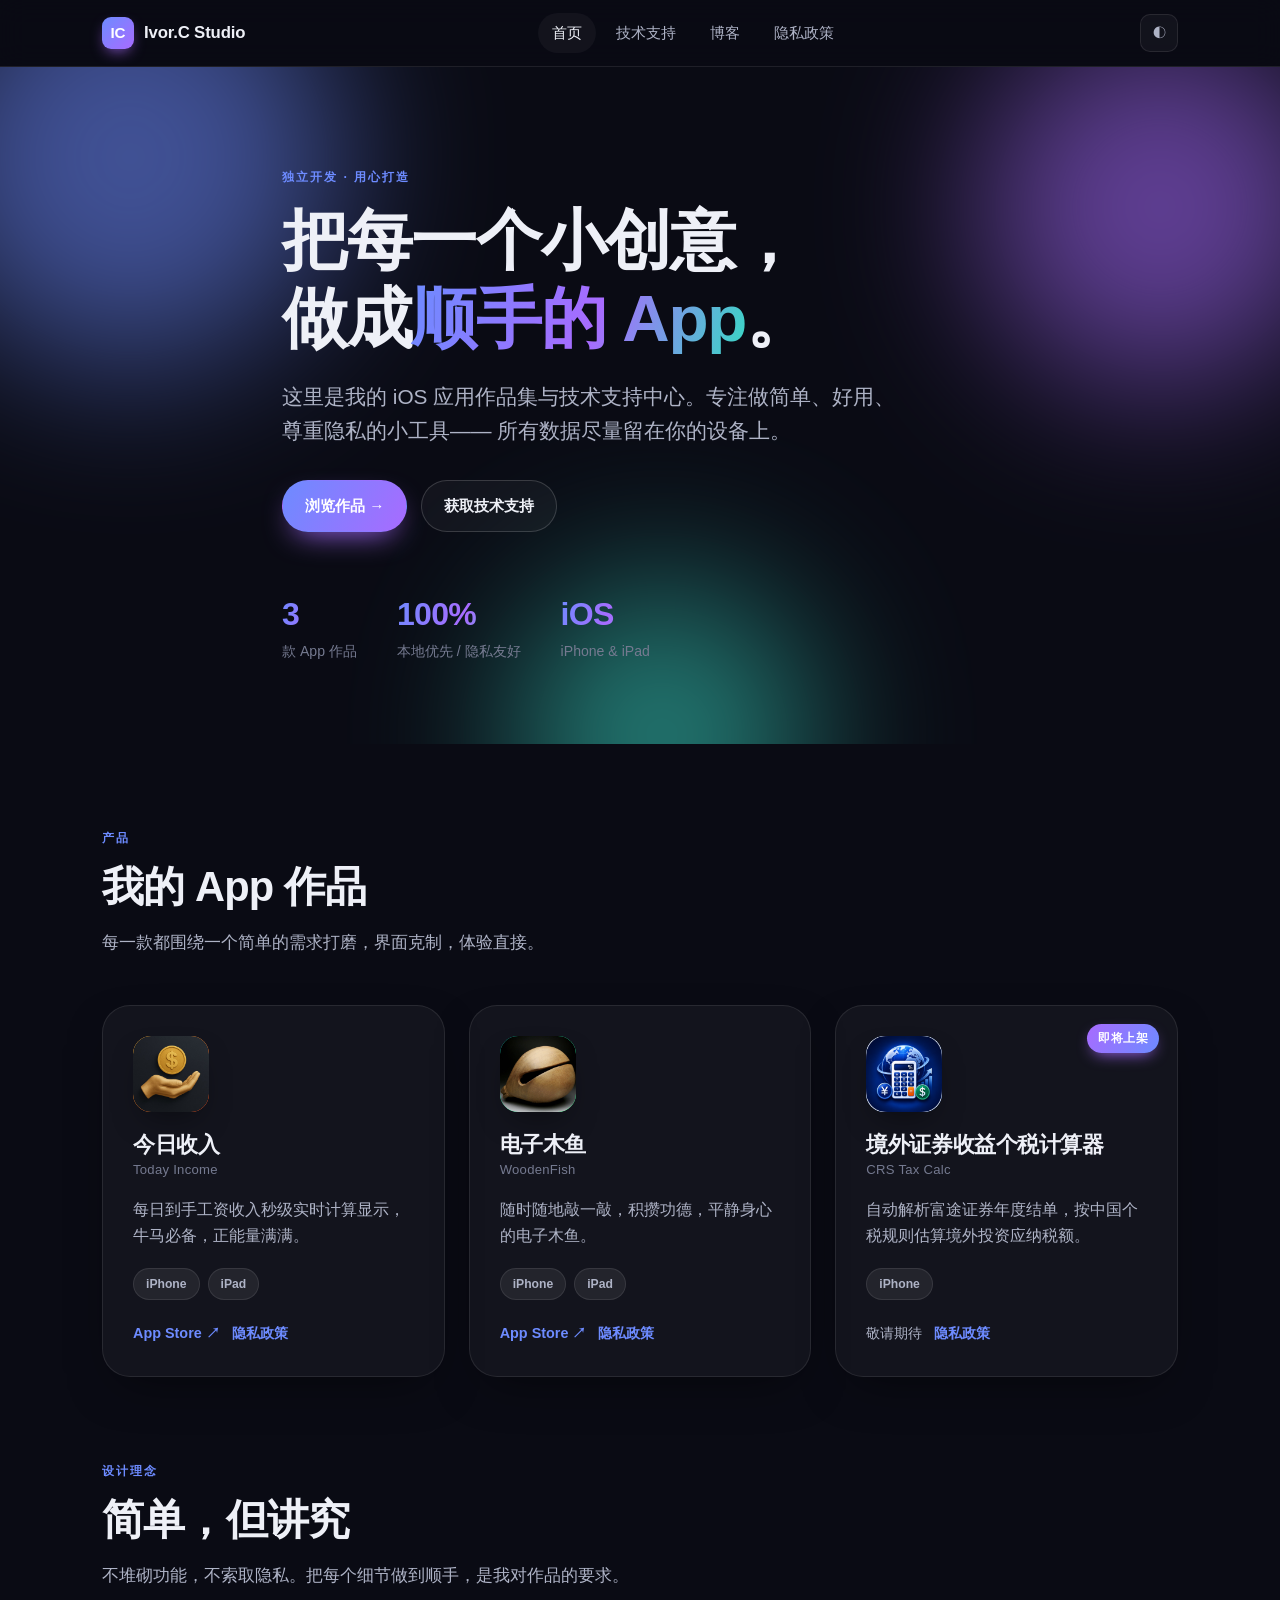
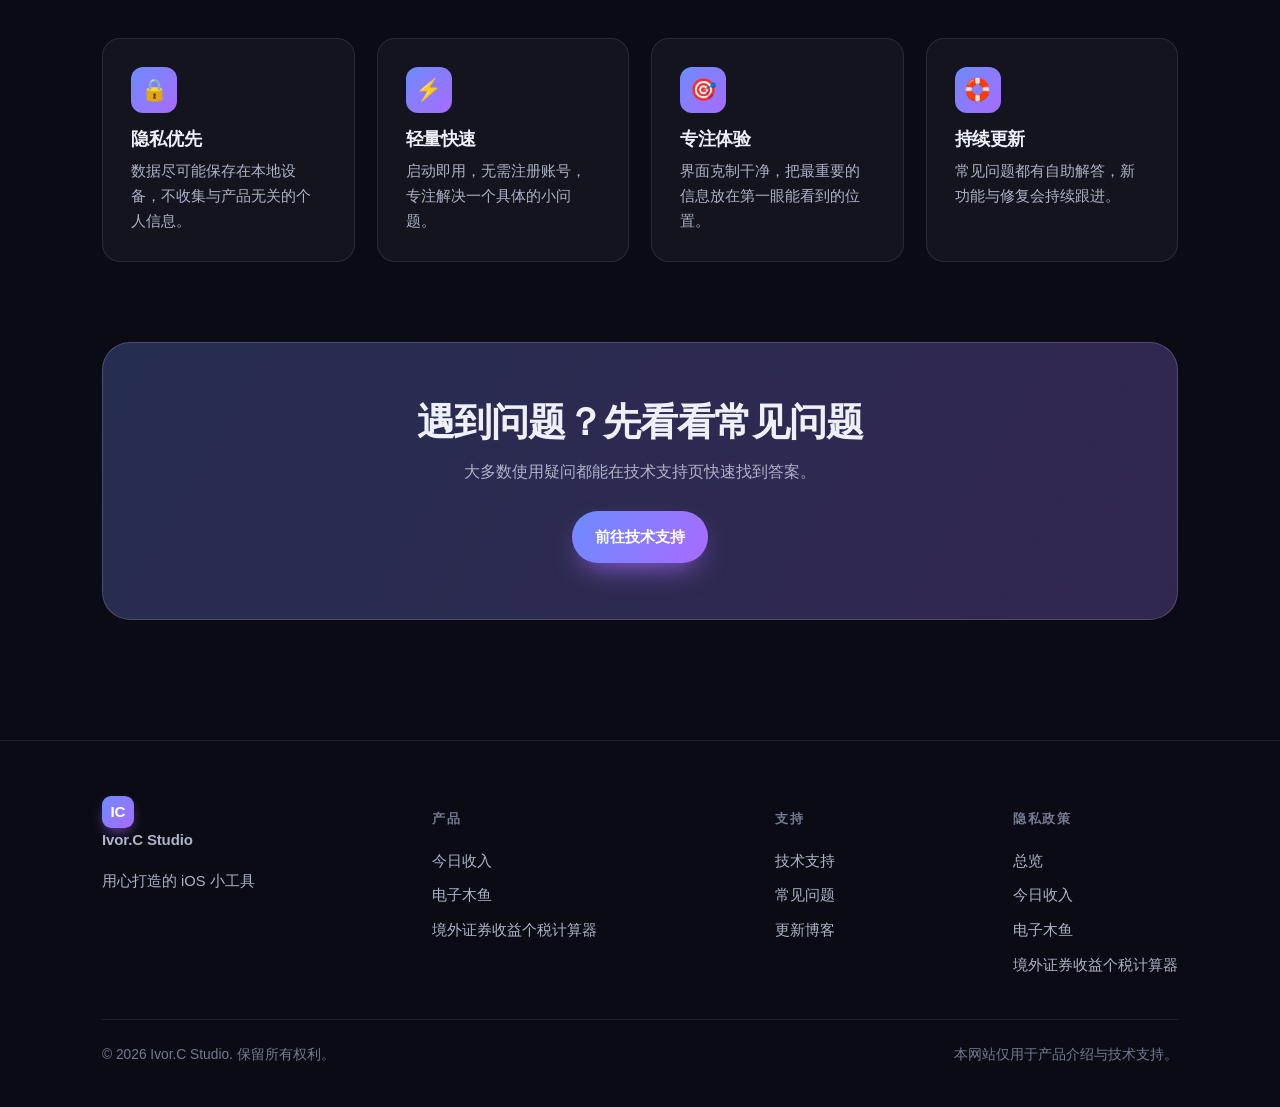
==== index.html @ 849f8457 "Add Ivor.C Studio product support site Static site (HTML/CSS/vanilla JS) serving as App Store techni" ====
<!DOCTYPE html>
<html lang="zh-CN">
<head>
  <meta charset="UTF-8" />
  <meta name="viewport" content="width=device-width, initial-scale=1.0" />
  <title>Ivor.C Studio · iOS App 作品集与技术支持</title>
  <meta name="description" content="独立开发的 iOS 小工具作品集，提供产品介绍、技术支持与隐私政策。" />
  <link rel="stylesheet" href="css/styles.css" />
</head>
<body data-page="home">
  <div id="site-header"></div>

  <!-- HERO -->
  <section class="hero">
    <div class="hero-blob b1"></div>
    <div class="hero-blob b2"></div>
    <div class="hero-blob b3"></div>
    <div class="container hero-inner">
      <span class="eyebrow">独立开发 · 用心打造</span>
      <h1>把每一个小创意，<br />做成<span class="gradient-text">顺手的 App</span>。</h1>
      <p class="lead">
        这里是我的 iOS 应用作品集与技术支持中心。专注做简单、好用、尊重隐私的小工具——
        所有数据尽量留在你的设备上。
      </p>
      <div class="hero-actions">
        <a class="btn btn-primary" href="#products">浏览作品 →</a>
        <a class="btn btn-ghost" href="support.html">获取技术支持</a>
      </div>
      <div class="hero-stats">
        <div class="stat"><div class="num gradient-text">3</div><div class="label">款 App 作品</div></div>
        <div class="stat"><div class="num gradient-text">100%</div><div class="label">本地优先 / 隐私友好</div></div>
        <div class="stat"><div class="num gradient-text">iOS</div><div class="label">iPhone & iPad</div></div>
      </div>
    </div>
  </section>

  <!-- PRODUCTS -->
  <section class="section" id="products">
    <div class="container">
      <div class="section-head reveal">
        <span class="eyebrow">产品</span>
        <h2>我的 App 作品</h2>
        <p>每一款都围绕一个简单的需求打磨，界面克制，体验直接。</p>
      </div>
      <div class="product-grid" id="product-grid"></div>
    </div>
  </section>

  <!-- WHY / FEATURES -->
  <section class="section" style="padding-top:0">
    <div class="container">
      <div class="section-head reveal">
        <span class="eyebrow">设计理念</span>
        <h2>简单，但讲究</h2>
        <p>不堆砌功能，不索取隐私。把每个细节做到顺手，是我对作品的要求。</p>
      </div>
      <div class="feature-grid">
        <div class="feature reveal">
          <div class="f-icon">🔒</div>
          <h3>隐私优先</h3>
          <p>数据尽可能保存在本地设备，不收集与产品无关的个人信息。</p>
        </div>
        <div class="feature reveal">
          <div class="f-icon">⚡️</div>
          <h3>轻量快速</h3>
          <p>启动即用，无需注册账号，专注解决一个具体的小问题。</p>
        </div>
        <div class="feature reveal">
          <div class="f-icon">🎯</div>
          <h3>专注体验</h3>
          <p>界面克制干净，把最重要的信息放在第一眼能看到的位置。</p>
        </div>
        <div class="feature reveal">
          <div class="f-icon">🛟</div>
          <h3>持续更新</h3>
          <p>常见问题都有自助解答，新功能与修复会持续跟进。</p>
        </div>
      </div>
    </div>
  </section>

  <!-- CTA -->
  <section class="section" style="padding-top:0">
    <div class="container">
      <div class="cta-band reveal">
        <h2>遇到问题？先看看常见问题</h2>
        <p>大多数使用疑问都能在技术支持页快速找到答案。</p>
        <a class="btn btn-primary" href="support.html">前往技术支持</a>
      </div>
    </div>
  </section>

  <div id="site-footer"></div>
  <script src="js/main.js"></script>
</body>
</html>
---- css/styles.css ----
/* ============================================================
   Design System — tokens
   ============================================================ */
:root {
  /* Brand accents */
  --accent: #6d8bff;
  --accent-2: #a86bff;
  --accent-3: #38d9c4;

  /* Surfaces (dark theme) */
  --bg: #0a0b14;
  --bg-soft: #11131f;
  --surface: rgba(255, 255, 255, 0.04);
  --surface-strong: rgba(255, 255, 255, 0.07);
  --border: rgba(255, 255, 255, 0.09);
  --border-strong: rgba(255, 255, 255, 0.16);

  /* Text */
  --text: #eef0f7;
  --text-soft: #aeb3c6;
  --text-faint: #757a90;

  /* Layout */
  --maxw: 1120px;
  --radius: 18px;
  --radius-lg: 28px;
  --shadow: 0 18px 50px -20px rgba(0, 0, 0, 0.6);

  --font-sans: -apple-system, BlinkMacSystemFont, "Segoe UI", "PingFang SC",
    "Hiragino Sans GB", "Microsoft YaHei", Roboto, Helvetica, Arial, sans-serif;
}

[data-theme="light"] {
  --bg: #f6f7fb;
  --bg-soft: #ffffff;
  --surface: rgba(15, 18, 40, 0.03);
  --surface-strong: rgba(15, 18, 40, 0.05);
  --border: rgba(15, 18, 40, 0.1);
  --border-strong: rgba(15, 18, 40, 0.18);
  --text: #14172a;
  --text-soft: #4a4f63;
  --text-faint: #82869a;
  --shadow: 0 18px 50px -24px rgba(20, 23, 42, 0.28);
}

/* ============================================================
   Reset / base
   ============================================================ */
*,
*::before,
*::after { box-sizing: border-box; }

html { scroll-behavior: smooth; -webkit-text-size-adjust: 100%; }

body {
  margin: 0;
  font-family: var(--font-sans);
  background: var(--bg);
  color: var(--text);
  line-height: 1.65;
  -webkit-font-smoothing: antialiased;
  text-rendering: optimizeLegibility;
  overflow-x: hidden;
}

a { color: inherit; text-decoration: none; }
img { max-width: 100%; display: block; }
ul { margin: 0; padding: 0; list-style: none; }

h1, h2, h3 { line-height: 1.2; letter-spacing: -0.02em; margin: 0; }

.container {
  width: 100%;
  max-width: var(--maxw);
  margin-inline: auto;
  padding-inline: 22px;
}

.eyebrow {
  display: inline-block;
  font-size: 0.78rem;
  font-weight: 600;
  letter-spacing: 0.16em;
  text-transform: uppercase;
  color: var(--accent);
  margin-bottom: 14px;
}

.muted { color: var(--text-soft); }

.gradient-text {
  background: linear-gradient(110deg, var(--accent), var(--accent-2) 55%, var(--accent-3));
  -webkit-background-clip: text;
  background-clip: text;
  -webkit-text-fill-color: transparent;
}

/* ============================================================
   Buttons
   ============================================================ */
.btn {
  display: inline-flex;
  align-items: center;
  gap: 8px;
  padding: 12px 22px;
  border-radius: 999px;
  font-weight: 600;
  font-size: 0.95rem;
  border: 1px solid transparent;
  cursor: pointer;
  transition: transform 0.18s ease, box-shadow 0.18s ease, background 0.18s ease,
    border-color 0.18s ease;
}
.btn:active { transform: translateY(1px); }

.btn-primary {
  color: #fff;
  background: linear-gradient(120deg, var(--accent), var(--accent-2));
  box-shadow: 0 12px 30px -12px var(--accent-2);
}
.btn-primary:hover { transform: translateY(-2px); box-shadow: 0 16px 36px -12px var(--accent-2); }

.btn-ghost {
  color: var(--text);
  background: var(--surface);
  border-color: var(--border-strong);
}
.btn-ghost:hover { background: var(--surface-strong); border-color: var(--accent); }

/* ============================================================
   Header / nav
   ============================================================ */
.site-header {
  position: sticky;
  top: 0;
  z-index: 50;
  backdrop-filter: blur(14px);
  -webkit-backdrop-filter: blur(14px);
  background: color-mix(in srgb, var(--bg) 72%, transparent);
  border-bottom: 1px solid var(--border);
}
.nav {
  display: flex;
  align-items: center;
  justify-content: space-between;
  height: 66px;
}
.brand {
  display: flex;
  align-items: center;
  gap: 10px;
  font-weight: 700;
  font-size: 1.05rem;
  letter-spacing: -0.01em;
}
.brand-mark {
  width: 32px;
  height: 32px;
  border-radius: 9px;
  background: linear-gradient(135deg, var(--accent), var(--accent-2));
  display: grid;
  place-items: center;
  color: #fff;
  font-weight: 800;
  font-size: 0.95rem;
  box-shadow: 0 6px 16px -6px var(--accent-2);
}
.nav-links {
  display: flex;
  align-items: center;
  gap: 6px;
}
.nav-links a {
  padding: 8px 14px;
  border-radius: 999px;
  color: var(--text-soft);
  font-size: 0.92rem;
  font-weight: 500;
  transition: color 0.15s ease, background 0.15s ease;
}
.nav-links a:hover,
.nav-links a.active { color: var(--text); background: var(--surface); }

.nav-actions { display: flex; align-items: center; gap: 10px; }

.icon-btn {
  width: 38px;
  height: 38px;
  display: grid;
  place-items: center;
  border-radius: 10px;
  background: var(--surface);
  border: 1px solid var(--border);
  color: var(--text-soft);
  cursor: pointer;
  transition: color 0.15s ease, border-color 0.15s ease;
}
.icon-btn:hover { color: var(--text); border-color: var(--border-strong); }

.nav-toggle { display: none; }

/* ============================================================
   Hero
   ============================================================ */
.hero {
  position: relative;
  padding: 96px 0 80px;
  overflow: hidden;
}
.hero-blob {
  position: absolute;
  border-radius: 50%;
  filter: blur(80px);
  opacity: 0.55;
  z-index: 0;
  animation: float 14s ease-in-out infinite;
}
.hero-blob.b1 { width: 420px; height: 420px; background: var(--accent); top: -120px; left: -80px; }
.hero-blob.b2 { width: 360px; height: 360px; background: var(--accent-2); top: -40px; right: -60px; animation-delay: -4s; }
.hero-blob.b3 { width: 300px; height: 300px; background: var(--accent-3); bottom: -140px; left: 40%; animation-delay: -8s; }

@keyframes float {
  0%, 100% { transform: translate(0, 0) scale(1); }
  50% { transform: translate(20px, -24px) scale(1.08); }
}

.hero-inner { position: relative; z-index: 1; max-width: 760px; }
.hero h1 {
  font-size: clamp(2.4rem, 6vw, 4.1rem);
  font-weight: 800;
  margin-bottom: 20px;
}
.hero p.lead {
  font-size: clamp(1.05rem, 2.4vw, 1.3rem);
  color: var(--text-soft);
  max-width: 620px;
  margin-bottom: 32px;
}
.hero-actions { display: flex; flex-wrap: wrap; gap: 14px; }

.hero-stats {
  display: flex;
  flex-wrap: wrap;
  gap: 40px;
  margin-top: 56px;
  position: relative;
  z-index: 1;
}
.stat .num { font-size: 2rem; font-weight: 800; letter-spacing: -0.02em; }
.stat .label { color: var(--text-faint); font-size: 0.88rem; }

/* ============================================================
   Sections
   ============================================================ */
.section { padding: 80px 0; }
.section-head { max-width: 640px; margin-bottom: 48px; }
.section-head h2 { font-size: clamp(1.8rem, 4vw, 2.6rem); font-weight: 800; margin-bottom: 14px; }
.section-head p { color: var(--text-soft); font-size: 1.05rem; }

/* ============================================================
   Product cards
   ============================================================ */
.product-grid {
  display: grid;
  grid-template-columns: repeat(auto-fit, minmax(300px, 1fr));
  gap: 24px;
}
.product-card {
  position: relative;
  padding: 30px;
  border-radius: var(--radius-lg);
  background: var(--surface);
  border: 1px solid var(--border);
  box-shadow: var(--shadow);
  overflow: hidden;
  transition: transform 0.25s ease, border-color 0.25s ease;
}
.product-card::before {
  content: "";
  position: absolute;
  inset: 0;
  background: radial-gradient(600px circle at var(--mx, 50%) var(--my, 0%),
    color-mix(in srgb, var(--accent) 16%, transparent), transparent 45%);
  opacity: 0;
  transition: opacity 0.3s ease;
  pointer-events: none;
}
.product-card:hover { transform: translateY(-6px); border-color: var(--border-strong); }
.product-card:hover::before { opacity: 1; }

.app-icon {
  width: 76px;
  height: 76px;
  border-radius: 18px;
  display: grid;
  place-items: center;
  font-size: 2.1rem;
  color: #fff;
  margin-bottom: 20px;
  overflow: hidden;
  box-shadow: 0 14px 30px -12px rgba(0, 0, 0, 0.5);
}
.app-icon img {
  width: 100%;
  height: 100%;
  object-fit: cover;
  border-radius: inherit;
  display: block;
}
.product-card h3 { font-size: 1.35rem; font-weight: 700; margin-bottom: 2px; }
.product-card .en-sub {
  color: var(--text-faint);
  font-size: 0.82rem;
  font-weight: 500;
  letter-spacing: 0.02em;
  margin: 0 0 12px;
}
.product-card .tagline { color: var(--text-soft); margin-bottom: 18px; min-height: 48px; }

.badge-soon {
  position: absolute;
  top: 18px;
  right: 18px;
  z-index: 2;
  font-size: 0.72rem;
  font-weight: 700;
  letter-spacing: 0.04em;
  padding: 5px 11px;
  border-radius: 999px;
  color: #fff;
  background: linear-gradient(120deg, var(--accent-2), var(--accent));
  box-shadow: 0 6px 16px -6px var(--accent-2);
}

.platforms { display: flex; gap: 8px; flex-wrap: wrap; margin-bottom: 22px; }
.pill {
  font-size: 0.76rem;
  font-weight: 600;
  padding: 5px 12px;
  border-radius: 999px;
  background: var(--surface-strong);
  border: 1px solid var(--border);
  color: var(--text-soft);
}
.product-links { display: flex; gap: 12px; align-items: center; }
.product-links a { font-size: 0.9rem; font-weight: 600; color: var(--accent); }
.product-links a:hover { text-decoration: underline; }

/* ============================================================
   Feature grid
   ============================================================ */
.feature-grid {
  display: grid;
  grid-template-columns: repeat(auto-fit, minmax(250px, 1fr));
  gap: 22px;
}
.feature {
  padding: 28px;
  border-radius: var(--radius);
  background: var(--surface);
  border: 1px solid var(--border);
}
.feature .f-icon {
  width: 46px;
  height: 46px;
  border-radius: 12px;
  display: grid;
  place-items: center;
  font-size: 1.35rem;
  background: linear-gradient(135deg, var(--accent), var(--accent-2));
  color: #fff;
  margin-bottom: 16px;
}
.feature h3 { font-size: 1.1rem; margin-bottom: 8px; }
.feature p { color: var(--text-soft); font-size: 0.95rem; margin: 0; }

/* ============================================================
   FAQ / accordion
   ============================================================ */
.faq-list { display: grid; gap: 14px; max-width: 820px; }
.faq-item {
  border: 1px solid var(--border);
  border-radius: var(--radius);
  background: var(--surface);
  overflow: hidden;
}
.faq-q {
  width: 100%;
  text-align: left;
  background: none;
  border: none;
  color: var(--text);
  font-size: 1.02rem;
  font-weight: 600;
  padding: 20px 22px;
  cursor: pointer;
  display: flex;
  justify-content: space-between;
  align-items: center;
  gap: 16px;
  font-family: inherit;
}
.faq-q .chevron { transition: transform 0.25s ease; color: var(--text-faint); }
.faq-item.open .chevron { transform: rotate(180deg); }
.faq-a {
  max-height: 0;
  overflow: hidden;
  transition: max-height 0.3s ease;
  color: var(--text-soft);
}
.faq-a-inner { padding: 0 22px 22px; }
.faq-a a { color: var(--accent); }

/* ============================================================
   Contact / support cards
   ============================================================ */
.support-grid {
  display: grid;
  grid-template-columns: repeat(auto-fit, minmax(260px, 1fr));
  gap: 22px;
  margin-bottom: 56px;
}
.support-card {
  padding: 30px;
  border-radius: var(--radius);
  background: var(--surface);
  border: 1px solid var(--border);
  text-align: center;
}
.support-card .f-icon {
  width: 52px; height: 52px; margin: 0 auto 16px;
  border-radius: 14px; display: grid; place-items: center;
  font-size: 1.5rem; color: #fff;
  background: linear-gradient(135deg, var(--accent), var(--accent-2));
}
.support-card h3 { margin-bottom: 8px; }
.support-card p { color: var(--text-soft); margin: 0 0 16px; font-size: 0.95rem; }

/* ============================================================
   Blog
   ============================================================ */
.post-grid {
  display: grid;
  grid-template-columns: repeat(auto-fill, minmax(300px, 1fr));
  gap: 24px;
}
.post-card {
  display: flex;
  flex-direction: column;
  padding: 26px;
  border-radius: var(--radius);
  background: var(--surface);
  border: 1px solid var(--border);
  transition: transform 0.2s ease, border-color 0.2s ease;
}
.post-card:hover { transform: translateY(-4px); border-color: var(--border-strong); }
.post-card .date { font-size: 0.82rem; color: var(--text-faint); margin-bottom: 10px; }
.post-card h3 { font-size: 1.2rem; margin-bottom: 10px; }
.post-card p { color: var(--text-soft); font-size: 0.94rem; flex: 1; margin: 0 0 16px; }
.post-card .read { color: var(--accent); font-weight: 600; font-size: 0.9rem; }
.tag {
  display: inline-block;
  font-size: 0.74rem;
  font-weight: 600;
  padding: 3px 10px;
  border-radius: 999px;
  background: color-mix(in srgb, var(--accent) 16%, transparent);
  color: var(--accent);
  margin-bottom: 14px;
  align-self: flex-start;
}

/* Article body */
.article { max-width: 760px; margin-inline: auto; padding: 60px 0; }
.article-head { margin-bottom: 40px; }
.article-head h1 { font-size: clamp(2rem, 5vw, 3rem); font-weight: 800; margin-bottom: 16px; }
.article-meta { color: var(--text-faint); font-size: 0.9rem; }
.prose { font-size: 1.06rem; color: var(--text); }
.prose h2 { font-size: 1.5rem; margin: 40px 0 14px; }
.prose h3 { font-size: 1.2rem; margin: 28px 0 10px; }
.prose p { margin: 0 0 18px; color: var(--text-soft); }
.prose ul { padding-left: 1.2em; list-style: disc; margin: 0 0 18px; color: var(--text-soft); }
.prose ol { padding-left: 1.3em; list-style: decimal; margin: 0 0 18px; color: var(--text-soft); }
.prose li { margin-bottom: 8px; }
.prose a { color: var(--accent); }
.prose strong { color: var(--text); }
.prose code {
  background: var(--surface-strong);
  padding: 2px 7px;
  border-radius: 6px;
  font-size: 0.92em;
}

/* ============================================================
   Privacy pages
   ============================================================ */
.policy-nav {
  display: flex;
  flex-wrap: wrap;
  gap: 10px;
  margin-bottom: 40px;
}
.policy-nav a {
  padding: 9px 16px;
  border-radius: 999px;
  border: 1px solid var(--border);
  background: var(--surface);
  font-size: 0.9rem;
  font-weight: 600;
  color: var(--text-soft);
  transition: color 0.15s ease, border-color 0.15s ease;
}
.policy-nav a:hover, .policy-nav a.active { color: var(--text); border-color: var(--accent); }
.policy-nav .nav-badge {
  font-size: 0.68rem;
  font-weight: 700;
  color: var(--accent);
}

/* Privacy top bar with language switch */
.policy-top {
  display: flex;
  align-items: center;
  justify-content: space-between;
  gap: 16px;
  margin-top: 40px;
  margin-bottom: 24px;
}
.lang-switch {
  display: inline-flex;
  padding: 4px;
  border-radius: 999px;
  background: var(--surface);
  border: 1px solid var(--border);
  gap: 2px;
}
.lang-switch a,
.lang-switch button {
  display: inline-block;
  border: none;
  background: none;
  color: var(--text-soft);
  font-family: inherit;
  font-size: 0.86rem;
  font-weight: 600;
  line-height: 1;
  padding: 7px 16px;
  border-radius: 999px;
  cursor: pointer;
  text-decoration: none;
  transition: color 0.15s ease, background 0.15s ease;
}
.lang-switch a.on,
.lang-switch button.on {
  color: #fff;
  background: linear-gradient(120deg, var(--accent), var(--accent-2));
}
.lang-switch a:not(.on):hover,
.lang-switch button:not(.on):hover { color: var(--text); }

.meta-badge {
  color: var(--accent);
  font-weight: 600;
}
.lead-muted {
  font-size: 1.08rem;
  color: var(--text-soft);
}
.policy-section { margin-bottom: 8px; }
.policy-section h2 { scroll-margin-top: 90px; }

/* ============================================================
   CTA band
   ============================================================ */
.cta-band {
  position: relative;
  border-radius: var(--radius-lg);
  padding: 56px 40px;
  text-align: center;
  overflow: hidden;
  background: linear-gradient(120deg,
    color-mix(in srgb, var(--accent) 22%, var(--bg-soft)),
    color-mix(in srgb, var(--accent-2) 22%, var(--bg-soft)));
  border: 1px solid var(--border-strong);
}
.cta-band h2 { font-size: clamp(1.6rem, 4vw, 2.4rem); margin-bottom: 14px; }
.cta-band p { color: var(--text-soft); max-width: 540px; margin: 0 auto 26px; }

/* ============================================================
   Footer
   ============================================================ */
.site-footer {
  border-top: 1px solid var(--border);
  padding: 50px 0 40px;
  margin-top: 40px;
}
.footer-grid {
  display: flex;
  flex-wrap: wrap;
  justify-content: space-between;
  gap: 30px;
  margin-bottom: 36px;
}
.footer-col h4 {
  font-size: 0.82rem;
  text-transform: uppercase;
  letter-spacing: 0.12em;
  color: var(--text-faint);
  margin-bottom: 14px;
}
.footer-col a {
  display: block;
  color: var(--text-soft);
  font-size: 0.94rem;
  padding: 5px 0;
  transition: color 0.15s ease;
}
.footer-col a:hover { color: var(--text); }
.footer-bottom {
  display: flex;
  flex-wrap: wrap;
  justify-content: space-between;
  gap: 12px;
  padding-top: 24px;
  border-top: 1px solid var(--border);
  color: var(--text-faint);
  font-size: 0.86rem;
}

/* ============================================================
   Scroll reveal
   ============================================================ */
.reveal { opacity: 0; transform: translateY(24px); transition: opacity 0.6s ease, transform 0.6s ease; }
.reveal.in { opacity: 1; transform: none; }

/* ============================================================
   Responsive
   ============================================================ */
@media (max-width: 760px) {
  .nav-links {
    position: fixed;
    inset: 66px 0 auto 0;
    flex-direction: column;
    align-items: stretch;
    gap: 4px;
    padding: 16px 22px 24px;
    background: var(--bg-soft);
    border-bottom: 1px solid var(--border);
    transform: translateY(-120%);
    transition: transform 0.28s ease;
  }
  .nav-links.open { transform: translateY(0); }
  .nav-links a { padding: 12px 14px; }
  .nav-toggle { display: grid; }
  .hero-stats { gap: 28px; }
  .footer-grid { flex-direction: column; gap: 24px; }
}

@media (prefers-reduced-motion: reduce) {
  *, *::before, *::after { animation: none !important; transition: none !important; scroll-behavior: auto; }
  .reveal { opacity: 1; transform: none; }
}
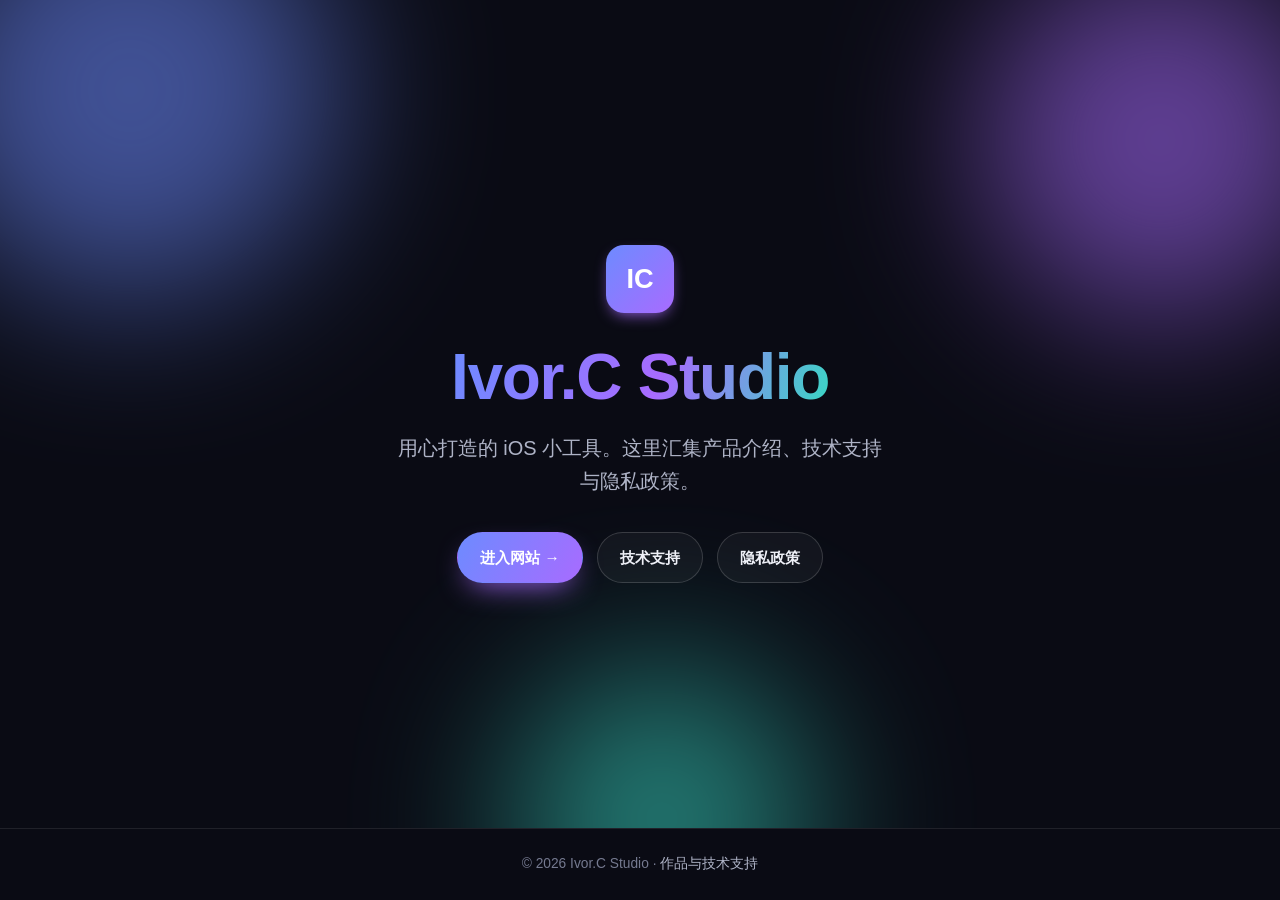
==== commit ad6deb75: "Restructure into user site: move blog to /web-blog, add root landing - Move the product/support site" ====
--- a/index.html
+++ b/index.html
@@ -3,94 +3,63 @@
 <head>
   <meta charset="UTF-8" />
   <meta name="viewport" content="width=device-width, initial-scale=1.0" />
-  <title>Ivor.C Studio · iOS App 作品集与技术支持</title>
-  <meta name="description" content="独立开发的 iOS 小工具作品集，提供产品介绍、技术支持与隐私政策。" />
-  <link rel="stylesheet" href="css/styles.css" />
+  <title>Ivor.C Studio</title>
+  <meta name="description" content="Ivor.C Studio — 用心打造的 iOS 小工具。产品介绍、技术支持与隐私政策。" />
+  <link rel="icon" type="image/svg+xml" href="web-blog/assets/favicon.svg" />
+  <link rel="stylesheet" href="web-blog/css/styles.css" />
+  <style>
+    body { min-height: 100vh; display: flex; flex-direction: column; }
+    .splash {
+      position: relative;
+      flex: 1;
+      display: grid;
+      place-items: center;
+      text-align: center;
+      overflow: hidden;
+      padding: 40px 22px;
+    }
+    .splash-inner { position: relative; z-index: 1; max-width: 640px; }
+    .splash .brand-mark {
+      width: 68px; height: 68px; border-radius: 18px;
+      margin: 0 auto 26px; font-size: 1.7rem;
+    }
+    .splash h1 { font-size: clamp(2.4rem, 7vw, 4rem); font-weight: 800; margin-bottom: 16px; }
+    .splash p.lead {
+      font-size: clamp(1.05rem, 2.6vw, 1.25rem);
+      color: var(--text-soft);
+      margin: 0 auto 34px;
+      max-width: 500px;
+    }
+    .splash-actions { display: flex; flex-wrap: wrap; gap: 14px; justify-content: center; }
+    .splash-foot {
+      position: relative; z-index: 1;
+      padding: 24px; text-align: center;
+      color: var(--text-faint); font-size: 0.86rem;
+      border-top: 1px solid var(--border);
+    }
+    .splash-foot a { color: var(--text-soft); }
+    .splash-foot a:hover { color: var(--text); }
+  </style>
 </head>
-<body data-page="home">
-  <div id="site-header"></div>
-
-  <!-- HERO -->
-  <section class="hero">
+<body>
+  <main class="splash">
     <div class="hero-blob b1"></div>
     <div class="hero-blob b2"></div>
     <div class="hero-blob b3"></div>
-    <div class="container hero-inner">
-      <span class="eyebrow">独立开发 · 用心打造</span>
-      <h1>把每一个小创意，<br />做成<span class="gradient-text">顺手的 App</span>。</h1>
-      <p class="lead">
-        这里是我的 iOS 应用作品集与技术支持中心。专注做简单、好用、尊重隐私的小工具——
-        所有数据尽量留在你的设备上。
-      </p>
-      <div class="hero-actions">
-        <a class="btn btn-primary" href="#products">浏览作品 →</a>
-        <a class="btn btn-ghost" href="support.html">获取技术支持</a>
-      </div>
-      <div class="hero-stats">
-        <div class="stat"><div class="num gradient-text">3</div><div class="label">款 App 作品</div></div>
-        <div class="stat"><div class="num gradient-text">100%</div><div class="label">本地优先 / 隐私友好</div></div>
-        <div class="stat"><div class="num gradient-text">iOS</div><div class="label">iPhone & iPad</div></div>
+    <div class="splash-inner">
+      <div class="brand-mark">IC</div>
+      <h1><span class="gradient-text">Ivor.C Studio</span></h1>
+      <p class="lead">用心打造的 iOS 小工具。这里汇集产品介绍、技术支持与隐私政策。</p>
+      <div class="splash-actions">
+        <a class="btn btn-primary" href="web-blog/">进入网站 →</a>
+        <a class="btn btn-ghost" href="web-blog/support.html">技术支持</a>
+        <a class="btn btn-ghost" href="web-blog/privacy/index.html">隐私政策</a>
       </div>
     </div>
-  </section>
-
-  <!-- PRODUCTS -->
-  <section class="section" id="products">
-    <div class="container">
-      <div class="section-head reveal">
-        <span class="eyebrow">产品</span>
-        <h2>我的 App 作品</h2>
-        <p>每一款都围绕一个简单的需求打磨，界面克制，体验直接。</p>
-      </div>
-      <div class="product-grid" id="product-grid"></div>
-    </div>
-  </section>
-
-  <!-- WHY / FEATURES -->
-  <section class="section" style="padding-top:0">
-    <div class="container">
-      <div class="section-head reveal">
-        <span class="eyebrow">设计理念</span>
-        <h2>简单，但讲究</h2>
-        <p>不堆砌功能，不索取隐私。把每个细节做到顺手，是我对作品的要求。</p>
-      </div>
-      <div class="feature-grid">
-        <div class="feature reveal">
-          <div class="f-icon">🔒</div>
-          <h3>隐私优先</h3>
-          <p>数据尽可能保存在本地设备，不收集与产品无关的个人信息。</p>
-        </div>
-        <div class="feature reveal">
-          <div class="f-icon">⚡️</div>
-          <h3>轻量快速</h3>
-          <p>启动即用，无需注册账号，专注解决一个具体的小问题。</p>
-        </div>
-        <div class="feature reveal">
-          <div class="f-icon">🎯</div>
-          <h3>专注体验</h3>
-          <p>界面克制干净，把最重要的信息放在第一眼能看到的位置。</p>
-        </div>
-        <div class="feature reveal">
-          <div class="f-icon">🛟</div>
-          <h3>持续更新</h3>
-          <p>常见问题都有自助解答，新功能与修复会持续跟进。</p>
-        </div>
-      </div>
-    </div>
-  </section>
-
-  <!-- CTA -->
-  <section class="section" style="padding-top:0">
-    <div class="container">
-      <div class="cta-band reveal">
-        <h2>遇到问题？先看看常见问题</h2>
-        <p>大多数使用疑问都能在技术支持页快速找到答案。</p>
-        <a class="btn btn-primary" href="support.html">前往技术支持</a>
-      </div>
-    </div>
-  </section>
-
-  <div id="site-footer"></div>
-  <script src="js/main.js"></script>
+  </main>
+  <footer class="splash-foot">
+    © <span id="y"></span> Ivor.C Studio · <a href="web-blog/">作品与技术支持</a>
+  </footer>
+  <script>document.getElementById("y").textContent = new Date().getFullYear();</script>
 </body>
 </html>
--- a/web-blog/css/styles.css
+++ b/web-blog/css/styles.css
@@ -0,0 +1,662 @@
+/* ============================================================
+   Design System — tokens
+   ============================================================ */
+:root {
+  /* Brand accents */
+  --accent: #6d8bff;
+  --accent-2: #a86bff;
+  --accent-3: #38d9c4;
+
+  /* Surfaces (dark theme) */
+  --bg: #0a0b14;
+  --bg-soft: #11131f;
+  --surface: rgba(255, 255, 255, 0.04);
+  --surface-strong: rgba(255, 255, 255, 0.07);
+  --border: rgba(255, 255, 255, 0.09);
+  --border-strong: rgba(255, 255, 255, 0.16);
+
+  /* Text */
+  --text: #eef0f7;
+  --text-soft: #aeb3c6;
+  --text-faint: #757a90;
+
+  /* Layout */
+  --maxw: 1120px;
+  --radius: 18px;
+  --radius-lg: 28px;
+  --shadow: 0 18px 50px -20px rgba(0, 0, 0, 0.6);
+
+  --font-sans: -apple-system, BlinkMacSystemFont, "Segoe UI", "PingFang SC",
+    "Hiragino Sans GB", "Microsoft YaHei", Roboto, Helvetica, Arial, sans-serif;
+}
+
+[data-theme="light"] {
+  --bg: #f6f7fb;
+  --bg-soft: #ffffff;
+  --surface: rgba(15, 18, 40, 0.03);
+  --surface-strong: rgba(15, 18, 40, 0.05);
+  --border: rgba(15, 18, 40, 0.1);
+  --border-strong: rgba(15, 18, 40, 0.18);
+  --text: #14172a;
+  --text-soft: #4a4f63;
+  --text-faint: #82869a;
+  --shadow: 0 18px 50px -24px rgba(20, 23, 42, 0.28);
+}
+
+/* ============================================================
+   Reset / base
+   ============================================================ */
+*,
+*::before,
+*::after { box-sizing: border-box; }
+
+html { scroll-behavior: smooth; -webkit-text-size-adjust: 100%; }
+
+body {
+  margin: 0;
+  font-family: var(--font-sans);
+  background: var(--bg);
+  color: var(--text);
+  line-height: 1.65;
+  -webkit-font-smoothing: antialiased;
+  text-rendering: optimizeLegibility;
+  overflow-x: hidden;
+}
+
+a { color: inherit; text-decoration: none; }
+img { max-width: 100%; display: block; }
+ul { margin: 0; padding: 0; list-style: none; }
+
+h1, h2, h3 { line-height: 1.2; letter-spacing: -0.02em; margin: 0; }
+
+.container {
+  width: 100%;
+  max-width: var(--maxw);
+  margin-inline: auto;
+  padding-inline: 22px;
+}
+
+.eyebrow {
+  display: inline-block;
+  font-size: 0.78rem;
+  font-weight: 600;
+  letter-spacing: 0.16em;
+  text-transform: uppercase;
+  color: var(--accent);
+  margin-bottom: 14px;
+}
+
+.muted { color: var(--text-soft); }
+
+.gradient-text {
+  background: linear-gradient(110deg, var(--accent), var(--accent-2) 55%, var(--accent-3));
+  -webkit-background-clip: text;
+  background-clip: text;
+  -webkit-text-fill-color: transparent;
+}
+
+/* ============================================================
+   Buttons
+   ============================================================ */
+.btn {
+  display: inline-flex;
+  align-items: center;
+  gap: 8px;
+  padding: 12px 22px;
+  border-radius: 999px;
+  font-weight: 600;
+  font-size: 0.95rem;
+  border: 1px solid transparent;
+  cursor: pointer;
+  transition: transform 0.18s ease, box-shadow 0.18s ease, background 0.18s ease,
+    border-color 0.18s ease;
+}
+.btn:active { transform: translateY(1px); }
+
+.btn-primary {
+  color: #fff;
+  background: linear-gradient(120deg, var(--accent), var(--accent-2));
+  box-shadow: 0 12px 30px -12px var(--accent-2);
+}
+.btn-primary:hover { transform: translateY(-2px); box-shadow: 0 16px 36px -12px var(--accent-2); }
+
+.btn-ghost {
+  color: var(--text);
+  background: var(--surface);
+  border-color: var(--border-strong);
+}
+.btn-ghost:hover { background: var(--surface-strong); border-color: var(--accent); }
+
+/* ============================================================
+   Header / nav
+   ============================================================ */
+.site-header {
+  position: sticky;
+  top: 0;
+  z-index: 50;
+  backdrop-filter: blur(14px);
+  -webkit-backdrop-filter: blur(14px);
+  background: color-mix(in srgb, var(--bg) 72%, transparent);
+  border-bottom: 1px solid var(--border);
+}
+.nav {
+  display: flex;
+  align-items: center;
+  justify-content: space-between;
+  height: 66px;
+}
+.brand {
+  display: flex;
+  align-items: center;
+  gap: 10px;
+  font-weight: 700;
+  font-size: 1.05rem;
+  letter-spacing: -0.01em;
+}
+.brand-mark {
+  width: 32px;
+  height: 32px;
+  border-radius: 9px;
+  background: linear-gradient(135deg, var(--accent), var(--accent-2));
+  display: grid;
+  place-items: center;
+  color: #fff;
+  font-weight: 800;
+  font-size: 0.95rem;
+  box-shadow: 0 6px 16px -6px var(--accent-2);
+}
+.nav-links {
+  display: flex;
+  align-items: center;
+  gap: 6px;
+}
+.nav-links a {
+  padding: 8px 14px;
+  border-radius: 999px;
+  color: var(--text-soft);
+  font-size: 0.92rem;
+  font-weight: 500;
+  transition: color 0.15s ease, background 0.15s ease;
+}
+.nav-links a:hover,
+.nav-links a.active { color: var(--text); background: var(--surface); }
+
+.nav-actions { display: flex; align-items: center; gap: 10px; }
+
+.icon-btn {
+  width: 38px;
+  height: 38px;
+  display: grid;
+  place-items: center;
+  border-radius: 10px;
+  background: var(--surface);
+  border: 1px solid var(--border);
+  color: var(--text-soft);
+  cursor: pointer;
+  transition: color 0.15s ease, border-color 0.15s ease;
+}
+.icon-btn:hover { color: var(--text); border-color: var(--border-strong); }
+
+.nav-toggle { display: none; }
+
+/* ============================================================
+   Hero
+   ============================================================ */
+.hero {
+  position: relative;
+  padding: 96px 0 80px;
+  overflow: hidden;
+}
+.hero-blob {
+  position: absolute;
+  border-radius: 50%;
+  filter: blur(80px);
+  opacity: 0.55;
+  z-index: 0;
+  animation: float 14s ease-in-out infinite;
+}
+.hero-blob.b1 { width: 420px; height: 420px; background: var(--accent); top: -120px; left: -80px; }
+.hero-blob.b2 { width: 360px; height: 360px; background: var(--accent-2); top: -40px; right: -60px; animation-delay: -4s; }
+.hero-blob.b3 { width: 300px; height: 300px; background: var(--accent-3); bottom: -140px; left: 40%; animation-delay: -8s; }
+
+@keyframes float {
+  0%, 100% { transform: translate(0, 0) scale(1); }
+  50% { transform: translate(20px, -24px) scale(1.08); }
+}
+
+.hero-inner { position: relative; z-index: 1; max-width: 760px; }
+.hero h1 {
+  font-size: clamp(2.4rem, 6vw, 4.1rem);
+  font-weight: 800;
+  margin-bottom: 20px;
+}
+.hero p.lead {
+  font-size: clamp(1.05rem, 2.4vw, 1.3rem);
+  color: var(--text-soft);
+  max-width: 620px;
+  margin-bottom: 32px;
+}
+.hero-actions { display: flex; flex-wrap: wrap; gap: 14px; }
+
+.hero-stats {
+  display: flex;
+  flex-wrap: wrap;
+  gap: 40px;
+  margin-top: 56px;
+  position: relative;
+  z-index: 1;
+}
+.stat .num { font-size: 2rem; font-weight: 800; letter-spacing: -0.02em; }
+.stat .label { color: var(--text-faint); font-size: 0.88rem; }
+
+/* ============================================================
+   Sections
+   ============================================================ */
+.section { padding: 80px 0; }
+.section-head { max-width: 640px; margin-bottom: 48px; }
+.section-head h2 { font-size: clamp(1.8rem, 4vw, 2.6rem); font-weight: 800; margin-bottom: 14px; }
+.section-head p { color: var(--text-soft); font-size: 1.05rem; }
+
+/* ============================================================
+   Product cards
+   ============================================================ */
+.product-grid {
+  display: grid;
+  grid-template-columns: repeat(auto-fit, minmax(300px, 1fr));
+  gap: 24px;
+}
+.product-card {
+  position: relative;
+  padding: 30px;
+  border-radius: var(--radius-lg);
+  background: var(--surface);
+  border: 1px solid var(--border);
+  box-shadow: var(--shadow);
+  overflow: hidden;
+  transition: transform 0.25s ease, border-color 0.25s ease;
+}
+.product-card::before {
+  content: "";
+  position: absolute;
+  inset: 0;
+  background: radial-gradient(600px circle at var(--mx, 50%) var(--my, 0%),
+    color-mix(in srgb, var(--accent) 16%, transparent), transparent 45%);
+  opacity: 0;
+  transition: opacity 0.3s ease;
+  pointer-events: none;
+}
+.product-card:hover { transform: translateY(-6px); border-color: var(--border-strong); }
+.product-card:hover::before { opacity: 1; }
+
+.app-icon {
+  width: 76px;
+  height: 76px;
+  border-radius: 18px;
+  display: grid;
+  place-items: center;
+  font-size: 2.1rem;
+  color: #fff;
+  margin-bottom: 20px;
+  overflow: hidden;
+  box-shadow: 0 14px 30px -12px rgba(0, 0, 0, 0.5);
+}
+.app-icon img {
+  width: 100%;
+  height: 100%;
+  object-fit: cover;
+  border-radius: inherit;
+  display: block;
+}
+.product-card h3 { font-size: 1.35rem; font-weight: 700; margin-bottom: 2px; }
+.product-card .en-sub {
+  color: var(--text-faint);
+  font-size: 0.82rem;
+  font-weight: 500;
+  letter-spacing: 0.02em;
+  margin: 0 0 12px;
+}
+.product-card .tagline { color: var(--text-soft); margin-bottom: 18px; min-height: 48px; }
+
+.badge-soon {
+  position: absolute;
+  top: 18px;
+  right: 18px;
+  z-index: 2;
+  font-size: 0.72rem;
+  font-weight: 700;
+  letter-spacing: 0.04em;
+  padding: 5px 11px;
+  border-radius: 999px;
+  color: #fff;
+  background: linear-gradient(120deg, var(--accent-2), var(--accent));
+  box-shadow: 0 6px 16px -6px var(--accent-2);
+}
+
+.platforms { display: flex; gap: 8px; flex-wrap: wrap; margin-bottom: 22px; }
+.pill {
+  font-size: 0.76rem;
+  font-weight: 600;
+  padding: 5px 12px;
+  border-radius: 999px;
+  background: var(--surface-strong);
+  border: 1px solid var(--border);
+  color: var(--text-soft);
+}
+.product-links { display: flex; gap: 12px; align-items: center; }
+.product-links a { font-size: 0.9rem; font-weight: 600; color: var(--accent); }
+.product-links a:hover { text-decoration: underline; }
+
+/* ============================================================
+   Feature grid
+   ============================================================ */
+.feature-grid {
+  display: grid;
+  grid-template-columns: repeat(auto-fit, minmax(250px, 1fr));
+  gap: 22px;
+}
+.feature {
+  padding: 28px;
+  border-radius: var(--radius);
+  background: var(--surface);
+  border: 1px solid var(--border);
+}
+.feature .f-icon {
+  width: 46px;
+  height: 46px;
+  border-radius: 12px;
+  display: grid;
+  place-items: center;
+  font-size: 1.35rem;
+  background: linear-gradient(135deg, var(--accent), var(--accent-2));
+  color: #fff;
+  margin-bottom: 16px;
+}
+.feature h3 { font-size: 1.1rem; margin-bottom: 8px; }
+.feature p { color: var(--text-soft); font-size: 0.95rem; margin: 0; }
+
+/* ============================================================
+   FAQ / accordion
+   ============================================================ */
+.faq-list { display: grid; gap: 14px; max-width: 820px; }
+.faq-item {
+  border: 1px solid var(--border);
+  border-radius: var(--radius);
+  background: var(--surface);
+  overflow: hidden;
+}
+.faq-q {
+  width: 100%;
+  text-align: left;
+  background: none;
+  border: none;
+  color: var(--text);
+  font-size: 1.02rem;
+  font-weight: 600;
+  padding: 20px 22px;
+  cursor: pointer;
+  display: flex;
+  justify-content: space-between;
+  align-items: center;
+  gap: 16px;
+  font-family: inherit;
+}
+.faq-q .chevron { transition: transform 0.25s ease; color: var(--text-faint); }
+.faq-item.open .chevron { transform: rotate(180deg); }
+.faq-a {
+  max-height: 0;
+  overflow: hidden;
+  transition: max-height 0.3s ease;
+  color: var(--text-soft);
+}
+.faq-a-inner { padding: 0 22px 22px; }
+.faq-a a { color: var(--accent); }
+
+/* ============================================================
+   Contact / support cards
+   ============================================================ */
+.support-grid {
+  display: grid;
+  grid-template-columns: repeat(auto-fit, minmax(260px, 1fr));
+  gap: 22px;
+  margin-bottom: 56px;
+}
+.support-card {
+  padding: 30px;
+  border-radius: var(--radius);
+  background: var(--surface);
+  border: 1px solid var(--border);
+  text-align: center;
+}
+.support-card .f-icon {
+  width: 52px; height: 52px; margin: 0 auto 16px;
+  border-radius: 14px; display: grid; place-items: center;
+  font-size: 1.5rem; color: #fff;
+  background: linear-gradient(135deg, var(--accent), var(--accent-2));
+}
+.support-card h3 { margin-bottom: 8px; }
+.support-card p { color: var(--text-soft); margin: 0 0 16px; font-size: 0.95rem; }
+
+/* ============================================================
+   Blog
+   ============================================================ */
+.post-grid {
+  display: grid;
+  grid-template-columns: repeat(auto-fill, minmax(300px, 1fr));
+  gap: 24px;
+}
+.post-card {
+  display: flex;
+  flex-direction: column;
+  padding: 26px;
+  border-radius: var(--radius);
+  background: var(--surface);
+  border: 1px solid var(--border);
+  transition: transform 0.2s ease, border-color 0.2s ease;
+}
+.post-card:hover { transform: translateY(-4px); border-color: var(--border-strong); }
+.post-card .date { font-size: 0.82rem; color: var(--text-faint); margin-bottom: 10px; }
+.post-card h3 { font-size: 1.2rem; margin-bottom: 10px; }
+.post-card p { color: var(--text-soft); font-size: 0.94rem; flex: 1; margin: 0 0 16px; }
+.post-card .read { color: var(--accent); font-weight: 600; font-size: 0.9rem; }
+.tag {
+  display: inline-block;
+  font-size: 0.74rem;
+  font-weight: 600;
+  padding: 3px 10px;
+  border-radius: 999px;
+  background: color-mix(in srgb, var(--accent) 16%, transparent);
+  color: var(--accent);
+  margin-bottom: 14px;
+  align-self: flex-start;
+}
+
+/* Article body */
+.article { max-width: 760px; margin-inline: auto; padding: 60px 0; }
+.article-head { margin-bottom: 40px; }
+.article-head h1 { font-size: clamp(2rem, 5vw, 3rem); font-weight: 800; margin-bottom: 16px; }
+.article-meta { color: var(--text-faint); font-size: 0.9rem; }
+.prose { font-size: 1.06rem; color: var(--text); }
+.prose h2 { font-size: 1.5rem; margin: 40px 0 14px; }
+.prose h3 { font-size: 1.2rem; margin: 28px 0 10px; }
+.prose p { margin: 0 0 18px; color: var(--text-soft); }
+.prose ul { padding-left: 1.2em; list-style: disc; margin: 0 0 18px; color: var(--text-soft); }
+.prose ol { padding-left: 1.3em; list-style: decimal; margin: 0 0 18px; color: var(--text-soft); }
+.prose li { margin-bottom: 8px; }
+.prose a { color: var(--accent); }
+.prose strong { color: var(--text); }
+.prose code {
+  background: var(--surface-strong);
+  padding: 2px 7px;
+  border-radius: 6px;
+  font-size: 0.92em;
+}
+
+/* ============================================================
+   Privacy pages
+   ============================================================ */
+.policy-nav {
+  display: flex;
+  flex-wrap: wrap;
+  gap: 10px;
+  margin-bottom: 40px;
+}
+.policy-nav a {
+  padding: 9px 16px;
+  border-radius: 999px;
+  border: 1px solid var(--border);
+  background: var(--surface);
+  font-size: 0.9rem;
+  font-weight: 600;
+  color: var(--text-soft);
+  transition: color 0.15s ease, border-color 0.15s ease;
+}
+.policy-nav a:hover, .policy-nav a.active { color: var(--text); border-color: var(--accent); }
+.policy-nav .nav-badge {
+  font-size: 0.68rem;
+  font-weight: 700;
+  color: var(--accent);
+}
+
+/* Privacy top bar with language switch */
+.policy-top {
+  display: flex;
+  align-items: center;
+  justify-content: space-between;
+  gap: 16px;
+  margin-top: 40px;
+  margin-bottom: 24px;
+}
+.lang-switch {
+  display: inline-flex;
+  padding: 4px;
+  border-radius: 999px;
+  background: var(--surface);
+  border: 1px solid var(--border);
+  gap: 2px;
+}
+.lang-switch a,
+.lang-switch button {
+  display: inline-block;
+  border: none;
+  background: none;
+  color: var(--text-soft);
+  font-family: inherit;
+  font-size: 0.86rem;
+  font-weight: 600;
+  line-height: 1;
+  padding: 7px 16px;
+  border-radius: 999px;
+  cursor: pointer;
+  text-decoration: none;
+  transition: color 0.15s ease, background 0.15s ease;
+}
+.lang-switch a.on,
+.lang-switch button.on {
+  color: #fff;
+  background: linear-gradient(120deg, var(--accent), var(--accent-2));
+}
+.lang-switch a:not(.on):hover,
+.lang-switch button:not(.on):hover { color: var(--text); }
+
+.meta-badge {
+  color: var(--accent);
+  font-weight: 600;
+}
+.lead-muted {
+  font-size: 1.08rem;
+  color: var(--text-soft);
+}
+.policy-section { margin-bottom: 8px; }
+.policy-section h2 { scroll-margin-top: 90px; }
+
+/* ============================================================
+   CTA band
+   ============================================================ */
+.cta-band {
+  position: relative;
+  border-radius: var(--radius-lg);
+  padding: 56px 40px;
+  text-align: center;
+  overflow: hidden;
+  background: linear-gradient(120deg,
+    color-mix(in srgb, var(--accent) 22%, var(--bg-soft)),
+    color-mix(in srgb, var(--accent-2) 22%, var(--bg-soft)));
+  border: 1px solid var(--border-strong);
+}
+.cta-band h2 { font-size: clamp(1.6rem, 4vw, 2.4rem); margin-bottom: 14px; }
+.cta-band p { color: var(--text-soft); max-width: 540px; margin: 0 auto 26px; }
+
+/* ============================================================
+   Footer
+   ============================================================ */
+.site-footer {
+  border-top: 1px solid var(--border);
+  padding: 50px 0 40px;
+  margin-top: 40px;
+}
+.footer-grid {
+  display: flex;
+  flex-wrap: wrap;
+  justify-content: space-between;
+  gap: 30px;
+  margin-bottom: 36px;
+}
+.footer-col h4 {
+  font-size: 0.82rem;
+  text-transform: uppercase;
+  letter-spacing: 0.12em;
+  color: var(--text-faint);
+  margin-bottom: 14px;
+}
+.footer-col a {
+  display: block;
+  color: var(--text-soft);
+  font-size: 0.94rem;
+  padding: 5px 0;
+  transition: color 0.15s ease;
+}
+.footer-col a:hover { color: var(--text); }
+.footer-bottom {
+  display: flex;
+  flex-wrap: wrap;
+  justify-content: space-between;
+  gap: 12px;
+  padding-top: 24px;
+  border-top: 1px solid var(--border);
+  color: var(--text-faint);
+  font-size: 0.86rem;
+}
+
+/* ============================================================
+   Scroll reveal
+   ============================================================ */
+.reveal { opacity: 0; transform: translateY(24px); transition: opacity 0.6s ease, transform 0.6s ease; }
+.reveal.in { opacity: 1; transform: none; }
+
+/* ============================================================
+   Responsive
+   ============================================================ */
+@media (max-width: 760px) {
+  .nav-links {
+    position: fixed;
+    inset: 66px 0 auto 0;
+    flex-direction: column;
+    align-items: stretch;
+    gap: 4px;
+    padding: 16px 22px 24px;
+    background: var(--bg-soft);
+    border-bottom: 1px solid var(--border);
+    transform: translateY(-120%);
+    transition: transform 0.28s ease;
+  }
+  .nav-links.open { transform: translateY(0); }
+  .nav-links a { padding: 12px 14px; }
+  .nav-toggle { display: grid; }
+  .hero-stats { gap: 28px; }
+  .footer-grid { flex-direction: column; gap: 24px; }
+}
+
+@media (prefers-reduced-motion: reduce) {
+  *, *::before, *::after { animation: none !important; transition: none !important; scroll-behavior: auto; }
+  .reveal { opacity: 1; transform: none; }
+}
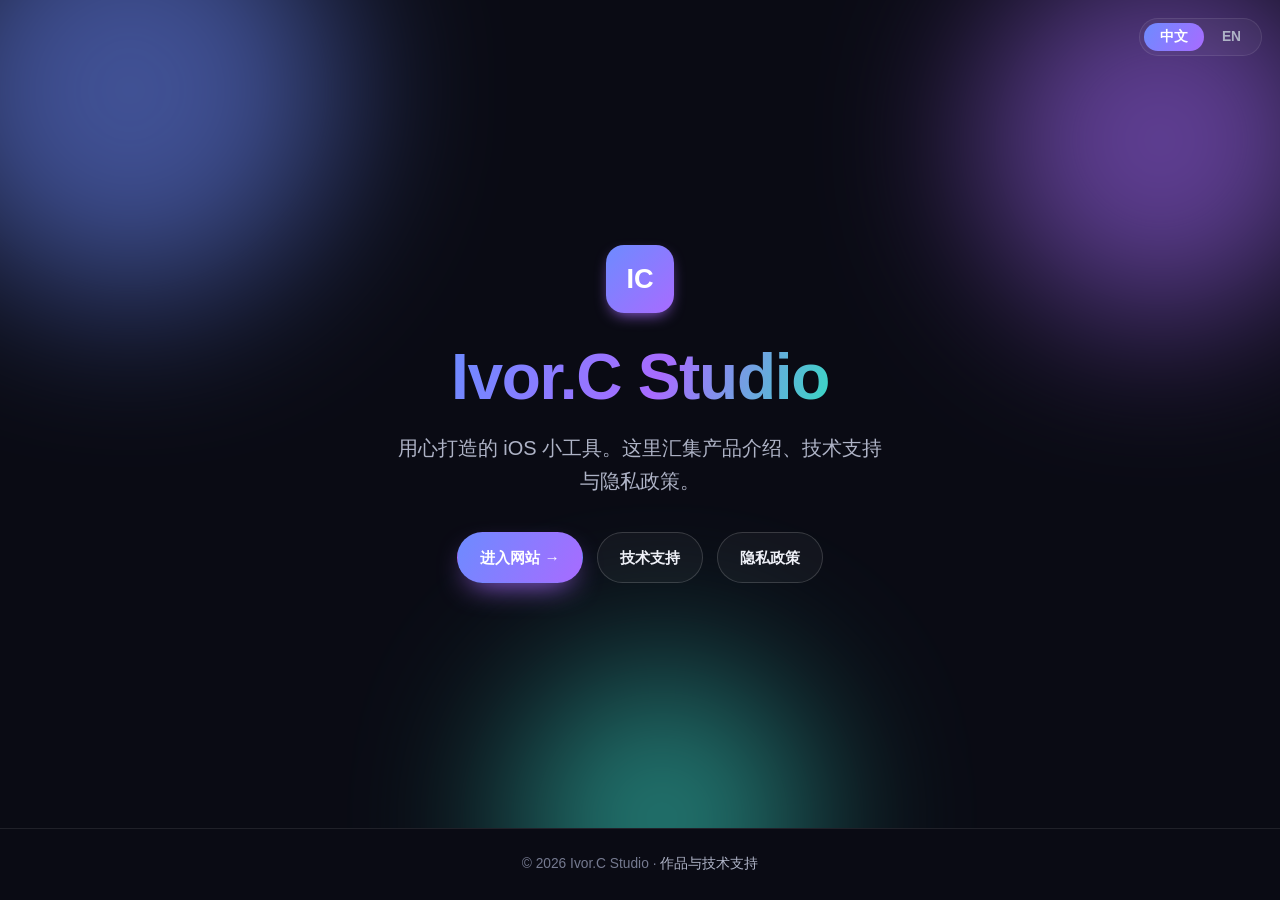
==== commit 41f2fce6: "Add bilingual site and launch tax calculator Add persistent Chinese/English switching across the sit" ====
--- a/index.html
+++ b/index.html
@@ -39,9 +39,21 @@
     }
     .splash-foot a { color: var(--text-soft); }
     .splash-foot a:hover { color: var(--text); }
+    .splash-lang {
+      position: absolute;
+      top: 18px;
+      right: 18px;
+      z-index: 2;
+    }
   </style>
 </head>
 <body>
+  <div class="splash-lang">
+    <div class="lang-switch" role="group" aria-label="Language">
+      <button type="button" data-lang="zh" class="on">中文</button>
+      <button type="button" data-lang="en">EN</button>
+    </div>
+  </div>
   <main class="splash">
     <div class="hero-blob b1"></div>
     <div class="hero-blob b2"></div>
@@ -49,17 +61,72 @@
     <div class="splash-inner">
       <div class="brand-mark">IC</div>
       <h1><span class="gradient-text">Ivor.C Studio</span></h1>
-      <p class="lead">用心打造的 iOS 小工具。这里汇集产品介绍、技术支持与隐私政策。</p>
+      <p class="lead" id="splash-lead">用心打造的 iOS 小工具。这里汇集产品介绍、技术支持与隐私政策。</p>
       <div class="splash-actions">
-        <a class="btn btn-primary" href="web-blog/">进入网站 →</a>
-        <a class="btn btn-ghost" href="web-blog/support.html">技术支持</a>
-        <a class="btn btn-ghost" href="web-blog/privacy/index.html">隐私政策</a>
+        <a class="btn btn-primary" href="web-blog/" id="splash-enter">进入网站 →</a>
+        <a class="btn btn-ghost" href="web-blog/support.html" id="splash-support">技术支持</a>
+        <a class="btn btn-ghost" href="web-blog/privacy/index.html" id="splash-privacy">隐私政策</a>
       </div>
     </div>
   </main>
   <footer class="splash-foot">
-    © <span id="y"></span> Ivor.C Studio · <a href="web-blog/">作品与技术支持</a>
+    © <span id="y"></span> Ivor.C Studio · <a href="web-blog/" id="splash-foot-link">作品与技术支持</a>
   </footer>
-  <script>document.getElementById("y").textContent = new Date().getFullYear();</script>
+  <script>
+    document.getElementById("y").textContent = new Date().getFullYear();
+    const copy = {
+      zh: {
+        lead: "用心打造的 iOS 小工具。这里汇集产品介绍、技术支持与隐私政策。",
+        enter: "进入网站 →",
+        support: "技术支持",
+        privacy: "隐私政策",
+        foot: "作品与技术支持",
+        desc: "Ivor.C Studio — 用心打造的 iOS 小工具。产品介绍、技术支持与隐私政策。",
+      },
+      en: {
+        lead: "Thoughtfully crafted iOS utilities — product info, support, and privacy policies.",
+        enter: "Enter site →",
+        support: "Support",
+        privacy: "Privacy",
+        foot: "Apps & support",
+        desc: "Ivor.C Studio — thoughtfully crafted iOS utilities. Product info, support, and privacy.",
+      },
+    };
+    function getLang() {
+      const fromUrl = new URLSearchParams(location.search).get("lang");
+      if (fromUrl === "en" || fromUrl === "zh") return fromUrl;
+      return localStorage.getItem("lang") === "en" ? "en" : "zh";
+    }
+    function apply(lang) {
+      const t = copy[lang];
+      document.documentElement.lang = lang === "en" ? "en" : "zh-CN";
+      document.getElementById("splash-lead").textContent = t.lead;
+      document.getElementById("splash-enter").textContent = t.enter;
+      document.getElementById("splash-support").textContent = t.support;
+      document.getElementById("splash-privacy").textContent = t.privacy;
+      document.getElementById("splash-foot-link").textContent = t.foot;
+      document.querySelector('meta[name="description"]').setAttribute("content", t.desc);
+      document.querySelectorAll(".splash-lang [data-lang]").forEach((btn) => {
+        btn.classList.toggle("on", btn.getAttribute("data-lang") === lang);
+      });
+      document.getElementById("splash-enter").href = "web-blog/?lang=" + lang;
+      document.getElementById("splash-support").href = "web-blog/support.html?lang=" + lang;
+      document.getElementById("splash-privacy").href = "web-blog/privacy/index.html?lang=" + lang;
+      document.getElementById("splash-foot-link").href = "web-blog/?lang=" + lang;
+    }
+    const lang = getLang();
+    localStorage.setItem("lang", lang);
+    apply(lang);
+    document.querySelectorAll(".splash-lang [data-lang]").forEach((btn) => {
+      btn.addEventListener("click", () => {
+        const next = btn.getAttribute("data-lang");
+        localStorage.setItem("lang", next);
+        const url = new URL(location.href);
+        url.searchParams.set("lang", next);
+        history.replaceState({ lang: next }, "", url);
+        apply(next);
+      });
+    });
+  </script>
 </body>
 </html>
--- a/web-blog/css/styles.css
+++ b/web-blog/css/styles.css
@@ -182,6 +182,14 @@
 .nav-links a.active { color: var(--text); background: var(--surface); }
 
 .nav-actions { display: flex; align-items: center; gap: 10px; }
+.nav-actions .lang-switch {
+  flex-shrink: 0;
+}
+.nav-actions .lang-switch a,
+.nav-actions .lang-switch button {
+  padding: 6px 12px;
+  font-size: 0.8rem;
+}
 
 .icon-btn {
   width: 38px;
@@ -317,7 +325,8 @@
 }
 .product-card .tagline { color: var(--text-soft); margin-bottom: 18px; min-height: 48px; }
 
-.badge-soon {
+.badge-soon,
+.badge-new {
   position: absolute;
   top: 18px;
   right: 18px;
@@ -330,6 +339,19 @@
   color: #fff;
   background: linear-gradient(120deg, var(--accent-2), var(--accent));
   box-shadow: 0 6px 16px -6px var(--accent-2);
+}
+.badge-new {
+  background: linear-gradient(120deg, #1a7bb8, #38d9c4);
+  box-shadow: 0 6px 18px -6px rgba(56, 217, 196, 0.65);
+}
+.product-card--new {
+  border-color: color-mix(in srgb, #38d9c4 35%, var(--border));
+  background:
+    linear-gradient(160deg, color-mix(in srgb, #1a7bb8 14%, transparent), transparent 42%),
+    var(--surface);
+}
+.product-card--new:hover {
+  border-color: color-mix(in srgb, #38d9c4 55%, var(--border-strong));
 }
 
 .platforms { display: flex; gap: 8px; flex-wrap: wrap; margin-bottom: 22px; }
@@ -517,15 +539,6 @@
   color: var(--accent);
 }
 
-/* Privacy top bar with language switch */
-.policy-top {
-  display: flex;
-  align-items: center;
-  justify-content: space-between;
-  gap: 16px;
-  margin-top: 40px;
-  margin-bottom: 24px;
-}
 .lang-switch {
   display: inline-flex;
   padding: 4px;
@@ -652,6 +665,9 @@
   .nav-links.open { transform: translateY(0); }
   .nav-links a { padding: 12px 14px; }
   .nav-toggle { display: grid; }
+  .nav-actions { gap: 6px; }
+  .nav-actions .lang-switch a,
+  .nav-actions .lang-switch button { padding: 6px 10px; font-size: 0.76rem; }
   .hero-stats { gap: 28px; }
   .footer-grid { flex-direction: column; gap: 24px; }
 }
